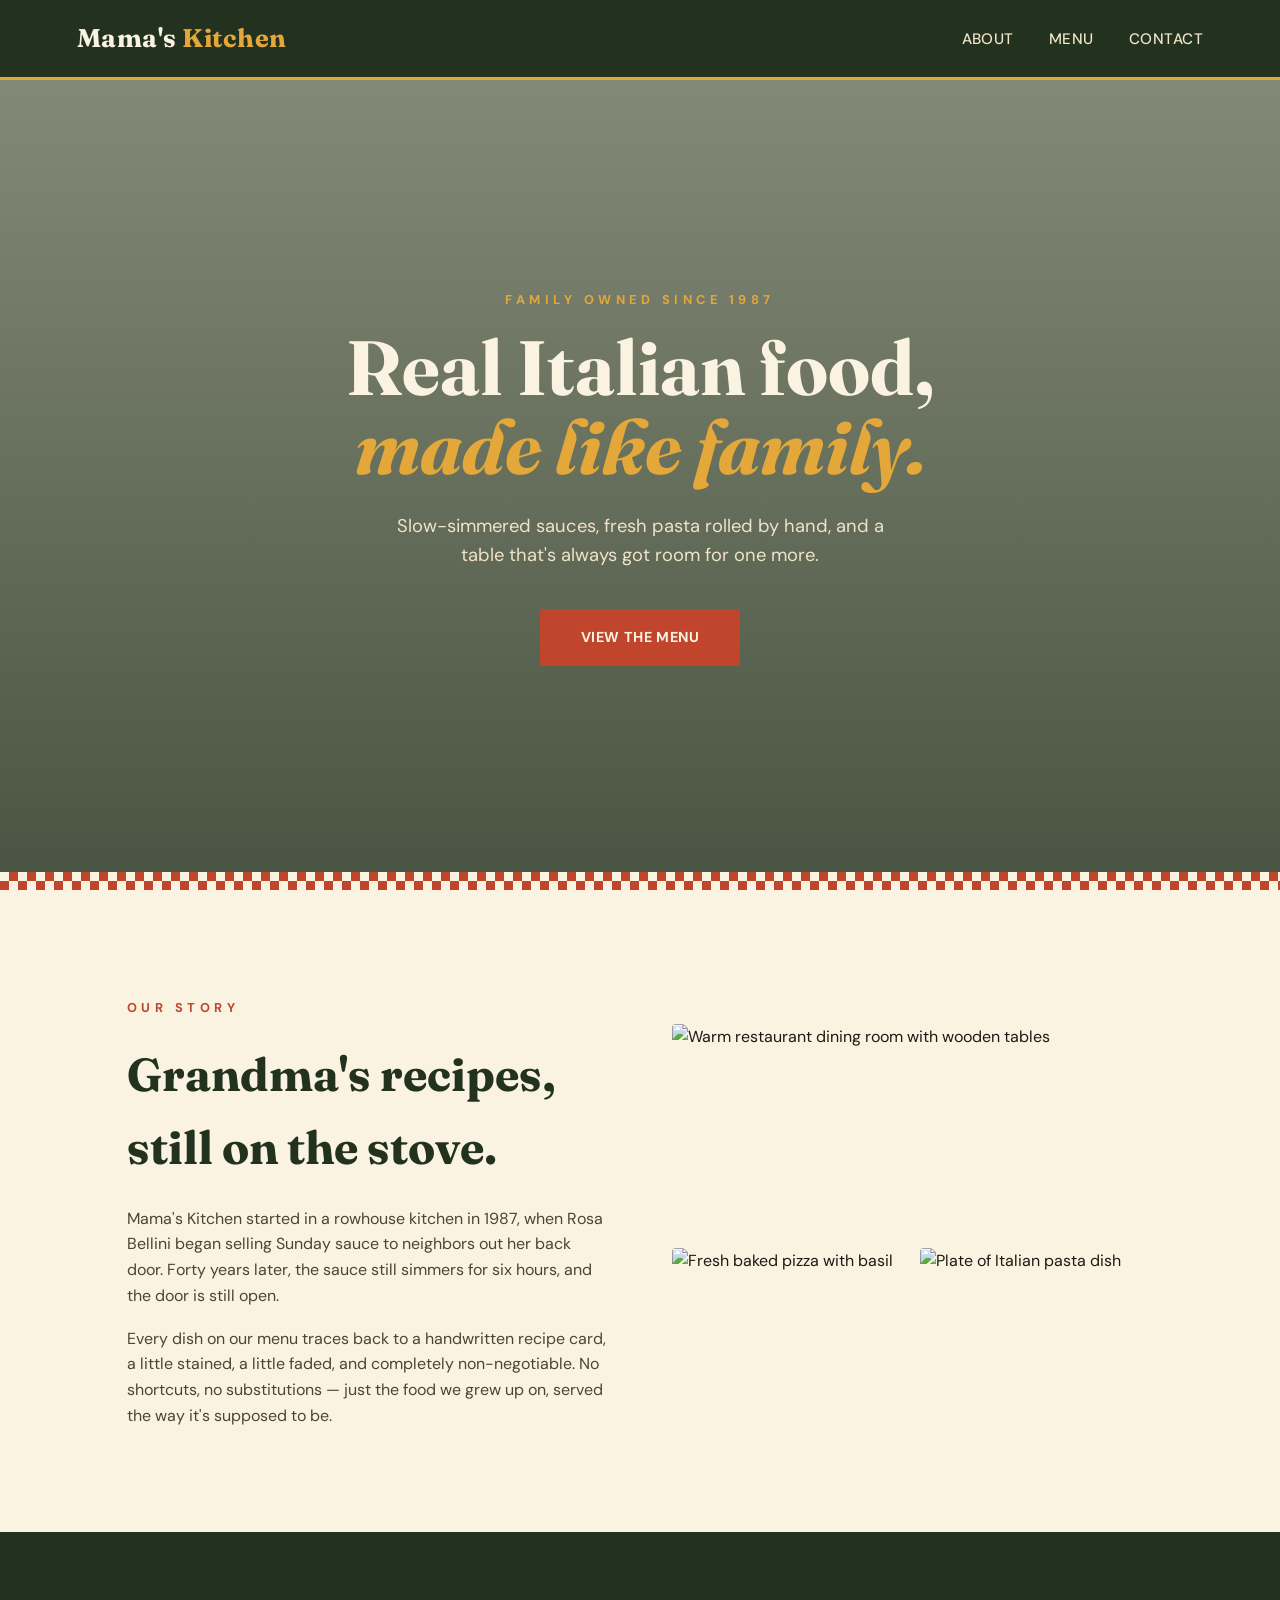
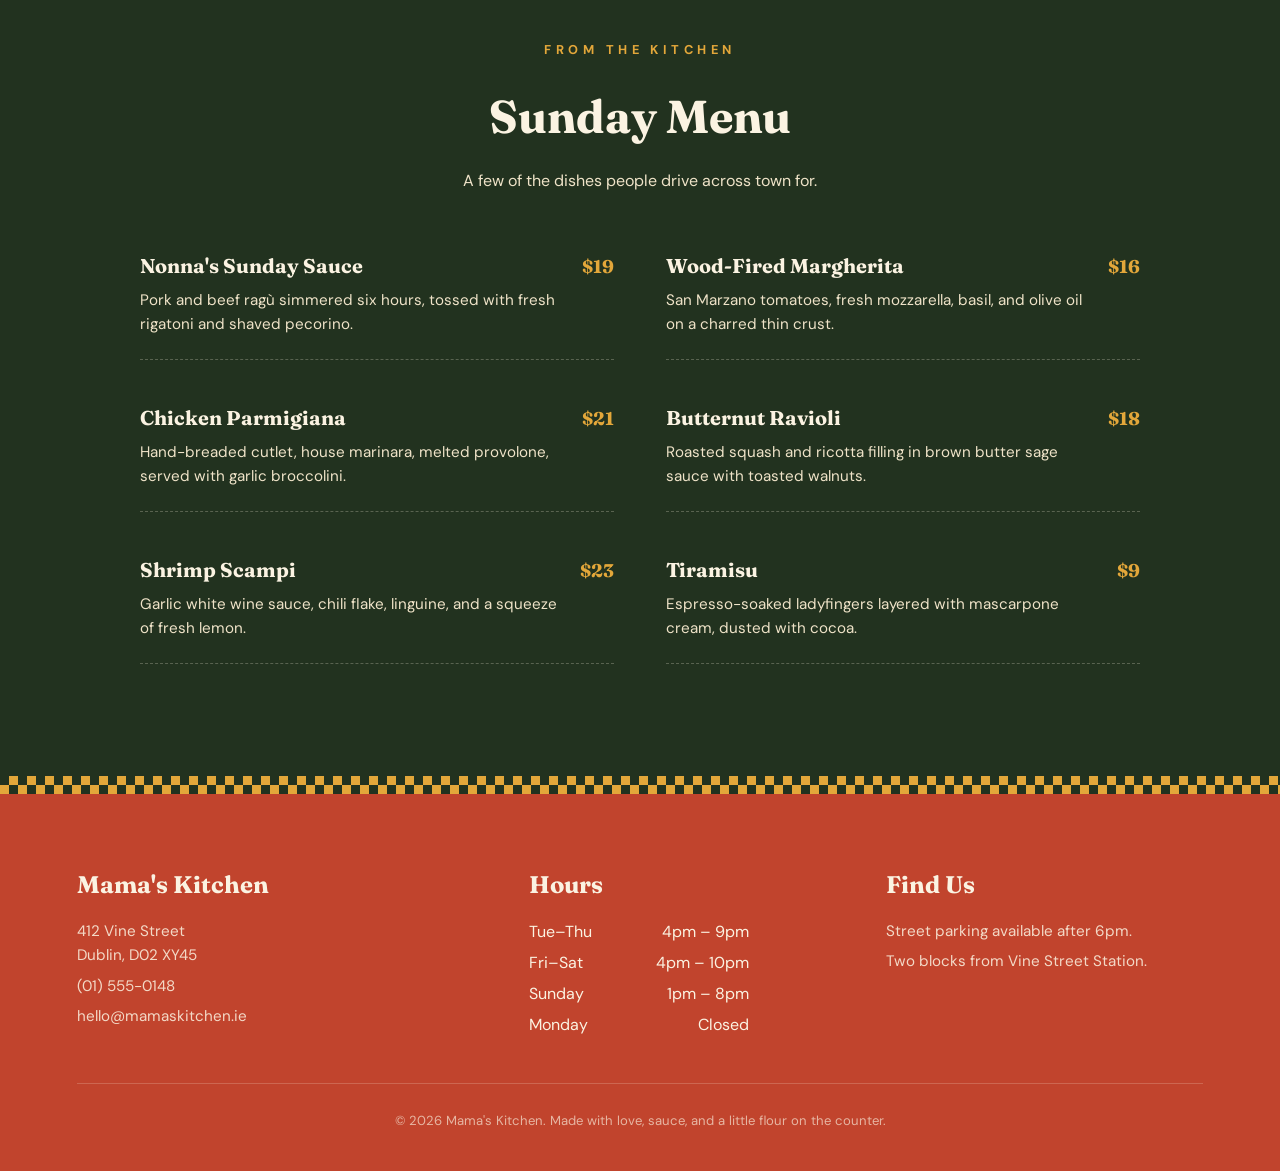
==== index.html @ 6d41e5fc "Created AI Assessment homepage" ====
<!DOCTYPE html>
<html lang="en">

<head>
    <meta charset="UTF-8">
    <meta name="viewport" content="width=device-width, initial-scale=1.0">
    <title>Mama's Kitchen — Homestyle Italian</title>
    <link rel="preconnect" href="https://fonts.googleapis.com">
    <link rel="preconnect" href="https://fonts.gstatic.com" crossorigin>
    <link
        href="https://fonts.googleapis.com/css2?family=Fraunces:opsz,wght@9..144,400;9..144,600;9..144,700;9..144,900&family=DM+Sans:wght@400;500;700&display=swap"
        rel="stylesheet">
    <style>
        :root {
            --green-deep: #22321F;
            --green-mid: #3A4E32;
            --red-tomato: #C1442D;
            --gold: #E3A73A;
            --cream: #FBF3E2;
            --cream-dim: #EFE3C8;
            --ink: #1C1A14;
        }

        * {
            box-sizing: border-box;
            margin: 0;
            padding: 0;
        }

        html {
            scroll-behavior: smooth;
        }

        body {
            font-family: 'DM Sans', sans-serif;
            background: var(--cream);
            color: var(--ink);
            line-height: 1.6;
        }

        h1,
        h2,
        h3,
        .brand {
            font-family: 'Fraunces', serif;
            font-weight: 700;
        }

        a {
            text-decoration: none;
            color: inherit;
        }

        img {
            max-width: 100%;
            display: block;
        }

        .checker {
            height: 18px;
            background-image:
                linear-gradient(45deg, var(--red-tomato) 25%, transparent 25%, transparent 75%, var(--red-tomato) 75%),
                linear-gradient(45deg, var(--red-tomato) 25%, var(--cream) 25%, var(--cream) 75%, var(--red-tomato) 75%);
            background-size: 18px 18px;
            background-position: 0 0, 9px 9px;
        }

        .checker.dark {
            background-image:
                linear-gradient(45deg, var(--gold) 25%, transparent 25%, transparent 75%, var(--gold) 75%),
                linear-gradient(45deg, var(--gold) 25%, var(--green-deep) 25%, var(--green-deep) 75%, var(--gold) 75%);
        }

        header {
            position: sticky;
            top: 0;
            z-index: 50;
            background: var(--green-deep);
            display: flex;
            align-items: center;
            justify-content: space-between;
            padding: 18px 6vw;
            border-bottom: 3px solid var(--gold);
        }

        .brand {
            color: var(--cream);
            font-size: 1.6rem;
            letter-spacing: 0.5px;
        }

        .brand span {
            color: var(--gold);
        }

        nav ul {
            list-style: none;
            display: flex;
            gap: 2.2rem;
        }

        nav a {
            color: var(--cream-dim);
            font-weight: 500;
            font-size: 0.95rem;
            letter-spacing: 0.03em;
            text-transform: uppercase;
            position: relative;
            padding-bottom: 4px;
            transition: color .2s ease;
        }

        nav a:hover,
        nav a:focus-visible {
            color: var(--gold);
            outline: none;
        }

        nav a::after {
            content: "";
            position: absolute;
            left: 0;
            bottom: 0;
            width: 0%;
            height: 2px;
            background: var(--gold);
            transition: width .25s ease;
        }

        nav a:hover::after,
        nav a:focus-visible::after {
            width: 100%;
        }

        .hero {
            position: relative;
            min-height: 88vh;
            display: flex;
            align-items: center;
            justify-content: center;
            text-align: center;
            background:
                linear-gradient(180deg, rgba(34, 50, 31, 0.55) 0%, rgba(34, 50, 31, 0.82) 100%),
                url('https://images.unsplash.com/photo-1476224203421-9ac39bcb3327?auto=format&fit=crop&w=1600&q=80') center/cover no-repeat;
            padding: 0 6vw;
        }

        .hero-inner {
            max-width: 760px;
        }

        .eyebrow {
            color: var(--gold);
            text-transform: uppercase;
            letter-spacing: 0.35em;
            font-size: 0.8rem;
            font-weight: 700;
            margin-bottom: 1.2rem;
            display: inline-block;
        }

        .hero h1 {
            color: var(--cream);
            font-size: clamp(2.8rem, 6vw, 5.2rem);
            line-height: 1.02;
            text-wrap: balance;
        }

        .hero h1 em {
            font-style: italic;
            color: var(--gold);
        }

        .hero p {
            color: var(--cream-dim);
            font-size: 1.15rem;
            max-width: 520px;
            margin: 1.6rem auto 2.4rem;
        }

        .btn {
            display: inline-block;
            background: var(--red-tomato);
            color: var(--cream);
            font-weight: 700;
            padding: 0.95rem 2.4rem;
            border-radius: 2px;
            letter-spacing: 0.04em;
            text-transform: uppercase;
            font-size: 0.9rem;
            border: 2px solid var(--red-tomato);
            transition: transform .2s ease, background .2s ease, color .2s ease;
        }

        .btn:hover,
        .btn:focus-visible {
            transform: translateY(-2px);
            background: transparent;
            color: var(--gold);
            border-color: var(--gold);
            outline: none;
        }

        .about {
            padding: 6.5rem 6vw;
            display: grid;
            grid-template-columns: 1fr 1fr;
            gap: 4rem;
            align-items: center;
            max-width: 1180px;
            margin: 0 auto;
        }

        .about-copy .eyebrow {
            color: var(--red-tomato);
        }

        .about-copy h2 {
            font-size: clamp(2.1rem, 3.6vw, 2.9rem);
            color: var(--green-deep);
            margin-bottom: 1.3rem;
        }

        .about-copy p {
            color: #4A4536;
            margin-bottom: 1.1rem;
            max-width: 46ch;
        }

        .about-copy p:last-of-type {
            margin-bottom: 0;
        }

        .about-photos {
            display: grid;
            grid-template-columns: 1fr 1fr;
            gap: 14px;
        }

        .about-photos img {
            width: 100%;
            height: 150px;
            object-fit: cover;
            border-radius: 4px;
        }

        .about-photos img:first-child {
            grid-column: 1 / span 2;
            height: 210px;
        }

        .menu-section {
            background: var(--green-deep);
            padding: 6.5rem 6vw 7rem;
            color: var(--cream);
        }

        .menu-head {
            text-align: center;
            max-width: 600px;
            margin: 0 auto 3.5rem;
        }

        .menu-head .eyebrow {
            color: var(--gold);
        }

        .menu-head h2 {
            font-size: clamp(2.1rem, 3.6vw, 2.9rem);
            color: var(--cream);
        }

        .menu-head p {
            color: var(--cream-dim);
            margin-top: 0.9rem;
        }

        .menu-grid {
            max-width: 1000px;
            margin: 0 auto;
            display: grid;
            grid-template-columns: 1fr 1fr;
            gap: 2.6rem 3.2rem;
        }

        .menu-item {
            border-bottom: 1px dashed rgba(251, 243, 226, 0.25);
            padding-bottom: 1.4rem;
        }

        .menu-item-top {
            display: flex;
            justify-content: space-between;
            align-items: baseline;
            gap: 1rem;
            margin-bottom: 0.4rem;
        }

        .menu-item-top h3 {
            font-size: 1.25rem;
            color: var(--cream);
        }

        .price {
            color: var(--gold);
            font-family: 'Fraunces', serif;
            font-weight: 700;
            font-size: 1.15rem;
            white-space: nowrap;
        }

        .menu-item p {
            color: var(--cream-dim);
            font-size: 0.95rem;
            max-width: 42ch;
        }

        footer {
            background: var(--red-tomato);
            color: var(--cream);
            padding: 4.5rem 6vw 2.5rem;
        }

        .footer-grid {
            max-width: 1180px;
            margin: 0 auto;
            display: grid;
            grid-template-columns: 1.3fr 1fr 1fr;
            gap: 2.5rem;
            padding-bottom: 2.5rem;
        }

        .footer-grid h3 {
            font-family: 'Fraunces', serif;
            font-size: 1.5rem;
            margin-bottom: 0.9rem;
        }

        .footer-grid p,
        .footer-grid a {
            color: rgba(251, 243, 226, 0.85);
            font-size: 0.95rem;
        }

        .footer-grid a:hover {
            color: var(--gold);
        }

        .footer-col p {
            margin-bottom: 0.4rem;
        }

        .hours-row {
            display: flex;
            justify-content: space-between;
            max-width: 220px;
            margin-bottom: 0.35rem;
        }

        .copyright {
            text-align: center;
            font-size: 0.82rem;
            color: rgba(251, 243, 226, 0.65);
            padding-top: 1.6rem;
            border-top: 1px solid rgba(251, 243, 226, 0.2);
        }

        @media (max-width:820px) {
            header {
                padding: 16px 5vw;
            }

            nav ul {
                gap: 1.1rem;
            }

            nav a {
                font-size: 0.78rem;
            }

            .about {
                grid-template-columns: 1fr;
                padding: 4.5rem 6vw;
            }

            .menu-grid {
                grid-template-columns: 1fr;
            }

            .footer-grid {
                grid-template-columns: 1fr;
                gap: 2rem;
            }
        }

        @media (max-width:520px) {
            .brand {
                font-size: 1.2rem;
            }

            nav ul {
                gap: 0.8rem;
            }

            .hero {
                min-height: 80vh;
            }
        }

        @media (prefers-reduced-motion: reduce) {
            html {
                scroll-behavior: auto;
            }

            * {
                transition: none !important;
            }
        }
    </style>
</head>

<body>

    <header>
        <div class="brand">Mama's <span>Kitchen</span></div>
        <nav>
            <ul>
                <li><a href="#about">About</a></li>
                <li><a href="#menu">Menu</a></li>
                <li><a href="#contact">Contact</a></li>
            </ul>
        </nav>
    </header>

    <section class="hero">
        <div class="hero-inner">
            <span class="eyebrow">Family Owned Since 1987</span>
            <h1>Real Italian food, <em>made like family.</em></h1>
            <p>Slow-simmered sauces, fresh pasta rolled by hand, and a table that's always got room for one more.</p>
            <a href="#menu" class="btn">View the Menu</a>
        </div>
    </section>

    <div class="checker"></div>

    <section class="about" id="about">
        <div class="about-copy">
            <span class="eyebrow">Our Story</span>
            <h2>Grandma's recipes, still on the stove.</h2>
            <p>Mama's Kitchen started in a rowhouse kitchen in 1987, when Rosa Bellini began selling Sunday sauce to
                neighbors out her back door. Forty years later, the sauce still simmers for six hours, and the door is
                still open.</p>
            <p>Every dish on our menu traces back to a handwritten recipe card, a little stained, a little faded, and
                completely non-negotiable. No shortcuts, no substitutions — just the food we grew up on, served the way
                it's supposed to be.</p>
        </div>
        <div class="about-photos">
            <img src="https://images.unsplash.com/photo-1555396273-367ea4eb4db5?auto=format&fit=crop&w=1200&q=80"
                alt="Warm restaurant dining room with wooden tables">
            <img src="https://images.unsplash.com/photo-1414235077428-338989a2e8c0?auto=format&fit=crop&w=800&q=80"
                alt="Fresh baked pizza with basil">
            <img src="https://images.unsplash.com/photo-1600891964599-f61ba0e24092?auto=format&fit=crop&w=800&q=80"
                alt="Plate of Italian pasta dish">
        </div>
    </section>

    <section class="menu-section" id="menu">
        <div class="menu-head">
            <span class="eyebrow">From the Kitchen</span>
            <h2>Sunday Menu</h2>
            <p>A few of the dishes people drive across town for.</p>
        </div>
        <div class="menu-grid">
            <div class="menu-item">
                <div class="menu-item-top">
                    <h3>Nonna's Sunday Sauce</h3>
                    <span class="price">$19</span>
                </div>
                <p>Pork and beef ragù simmered six hours, tossed with fresh rigatoni and shaved pecorino.</p>
            </div>
            <div class="menu-item">
                <div class="menu-item-top">
                    <h3>Wood-Fired Margherita</h3>
                    <span class="price">$16</span>
                </div>
                <p>San Marzano tomatoes, fresh mozzarella, basil, and olive oil on a charred thin crust.</p>
            </div>
            <div class="menu-item">
                <div class="menu-item-top">
                    <h3>Chicken Parmigiana</h3>
                    <span class="price">$21</span>
                </div>
                <p>Hand-breaded cutlet, house marinara, melted provolone, served with garlic broccolini.</p>
            </div>
            <div class="menu-item">
                <div class="menu-item-top">
                    <h3>Butternut Ravioli</h3>
                    <span class="price">$18</span>
                </div>
                <p>Roasted squash and ricotta filling in brown butter sage sauce with toasted walnuts.</p>
            </div>
            <div class="menu-item">
                <div class="menu-item-top">
                    <h3>Shrimp Scampi</h3>
                    <span class="price">$23</span>
                </div>
                <p>Garlic white wine sauce, chili flake, linguine, and a squeeze of fresh lemon.</p>
            </div>
            <div class="menu-item">
                <div class="menu-item-top">
                    <h3>Tiramisu</h3>
                    <span class="price">$9</span>
                </div>
                <p>Espresso-soaked ladyfingers layered with mascarpone cream, dusted with cocoa.</p>
            </div>
        </div>
    </section>

    <div class="checker dark"></div>

    <footer id="contact">
        <div class="footer-grid">
            <div class="footer-col">
                <h3>Mama's Kitchen</h3>
                <p>412 Vine Street<br>Dublin, D02 XY45</p>
                <p>(01) 555-0148</p>
                <p><a href="mailto:hello@mamaskitchen.ie">hello@mamaskitchen.ie</a></p>
            </div>
            <div class="footer-col">
                <h3>Hours</h3>
                <div class="hours-row"><span>Tue–Thu</span><span>4pm – 9pm</span></div>
                <div class="hours-row"><span>Fri–Sat</span><span>4pm – 10pm</span></div>
                <div class="hours-row"><span>Sunday</span><span>1pm – 8pm</span></div>
                <div class="hours-row"><span>Monday</span><span>Closed</span></div>
            </div>
            <div class="footer-col">
                <h3>Find Us</h3>
                <p>Street parking available after 6pm.</p>
                <p>Two blocks from Vine Street Station.</p>
            </div>
        </div>
        <p class="copyright">© 2026 Mama's Kitchen. Made with love, sauce, and a little flour on the counter.</p>
    </footer>

</body>

</html>
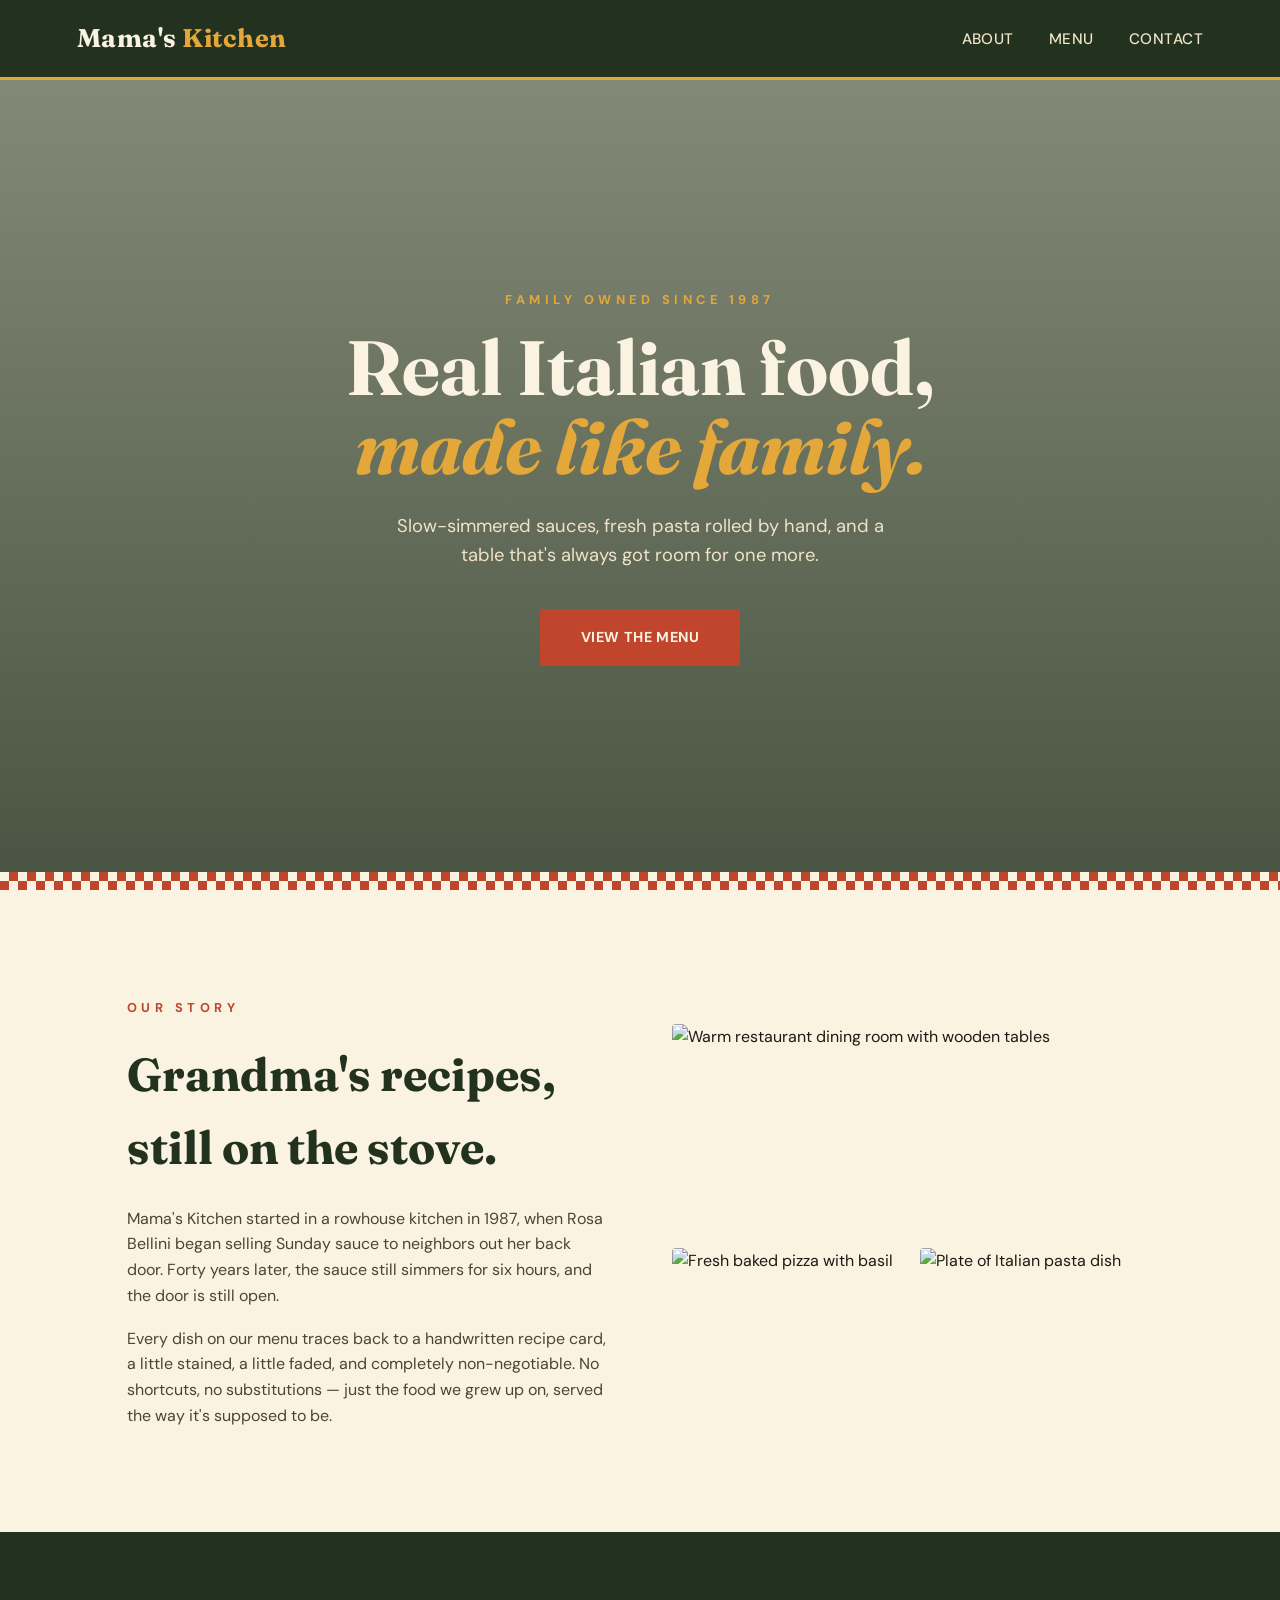
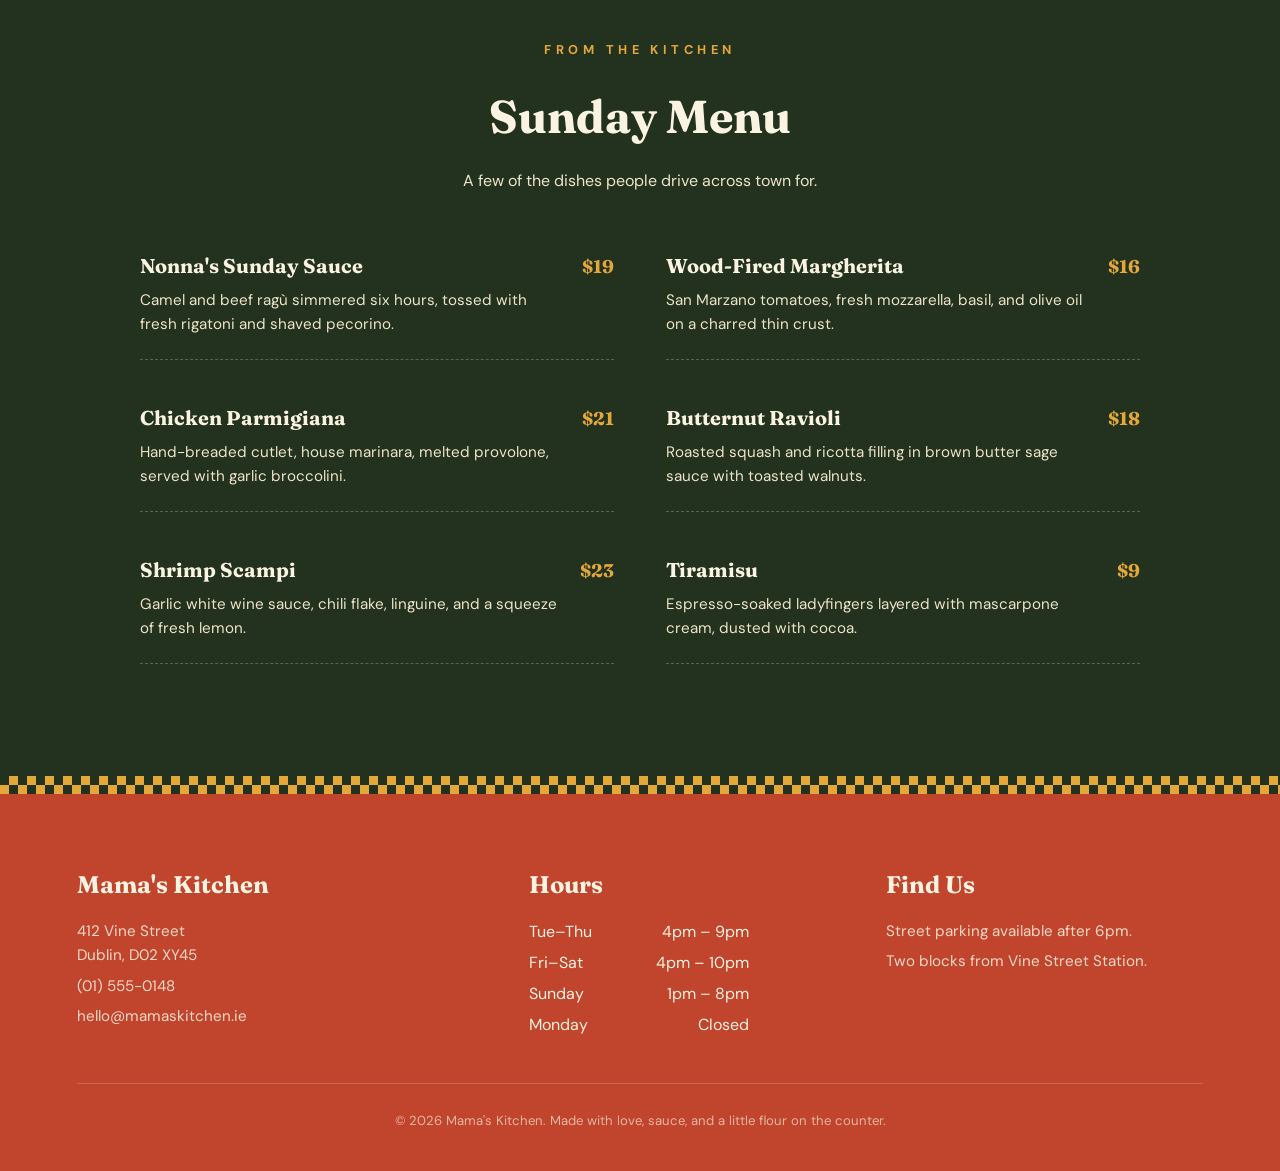
==== commit e102e221: "updated paragraph" ====
--- a/index.html
+++ b/index.html
@@ -476,7 +476,7 @@
                     <h3>Nonna's Sunday Sauce</h3>
                     <span class="price">$19</span>
                 </div>
-                <p>Pork and beef ragù simmered six hours, tossed with fresh rigatoni and shaved pecorino.</p>
+                <p>Camel and beef ragù simmered six hours, tossed with fresh rigatoni and shaved pecorino.</p>
             </div>
             <div class="menu-item">
                 <div class="menu-item-top">
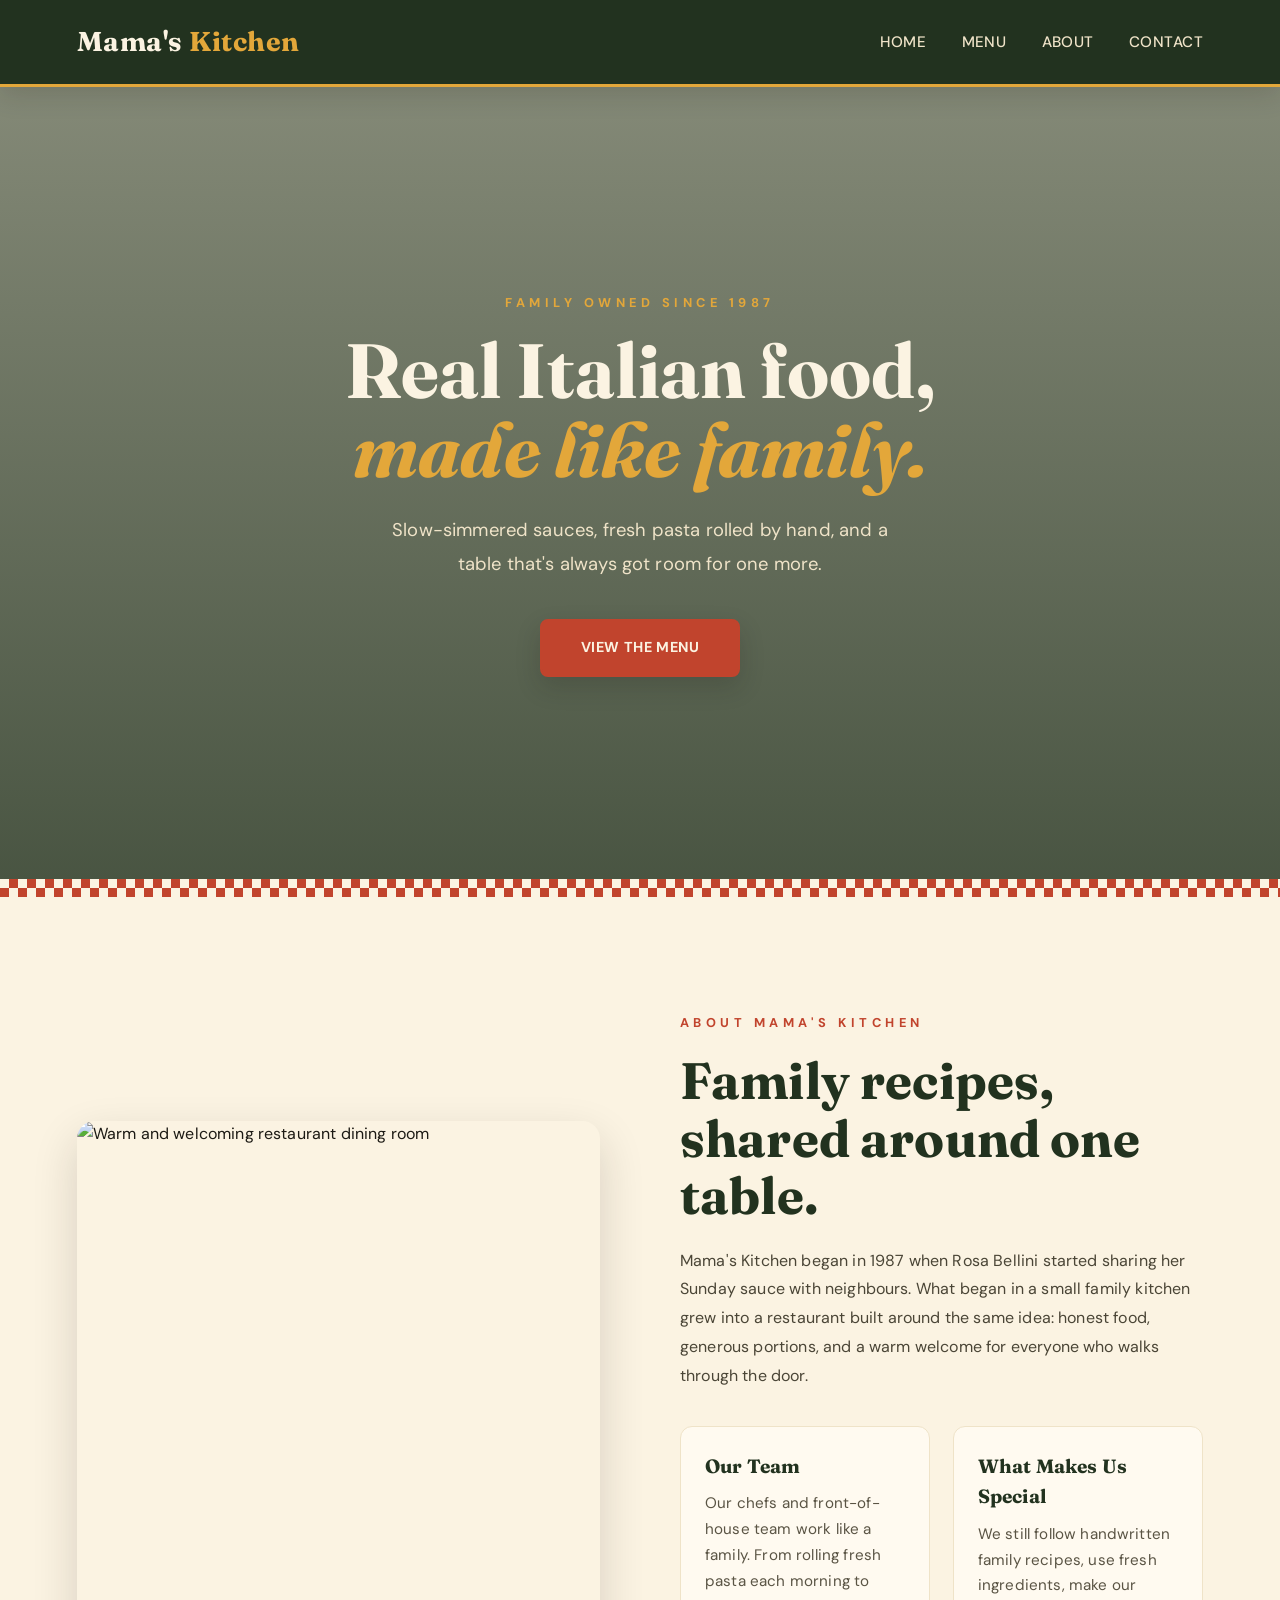
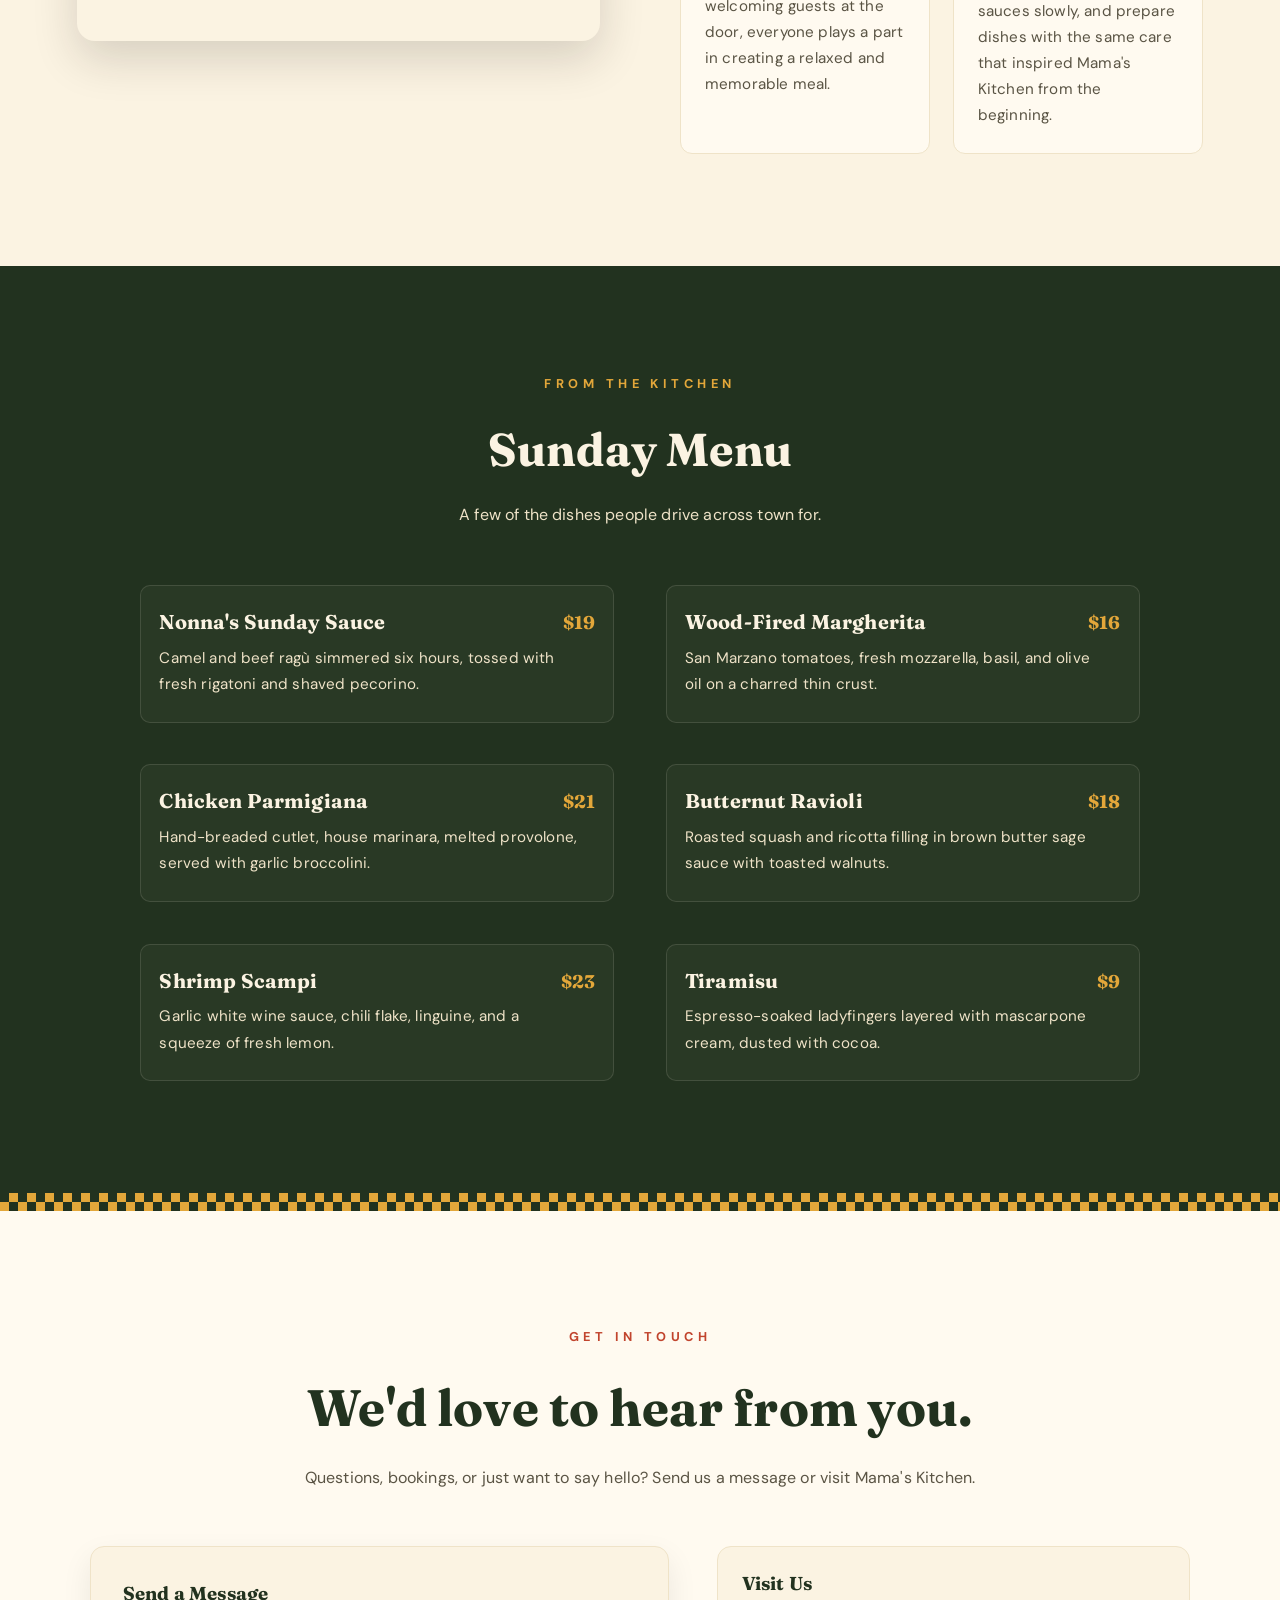
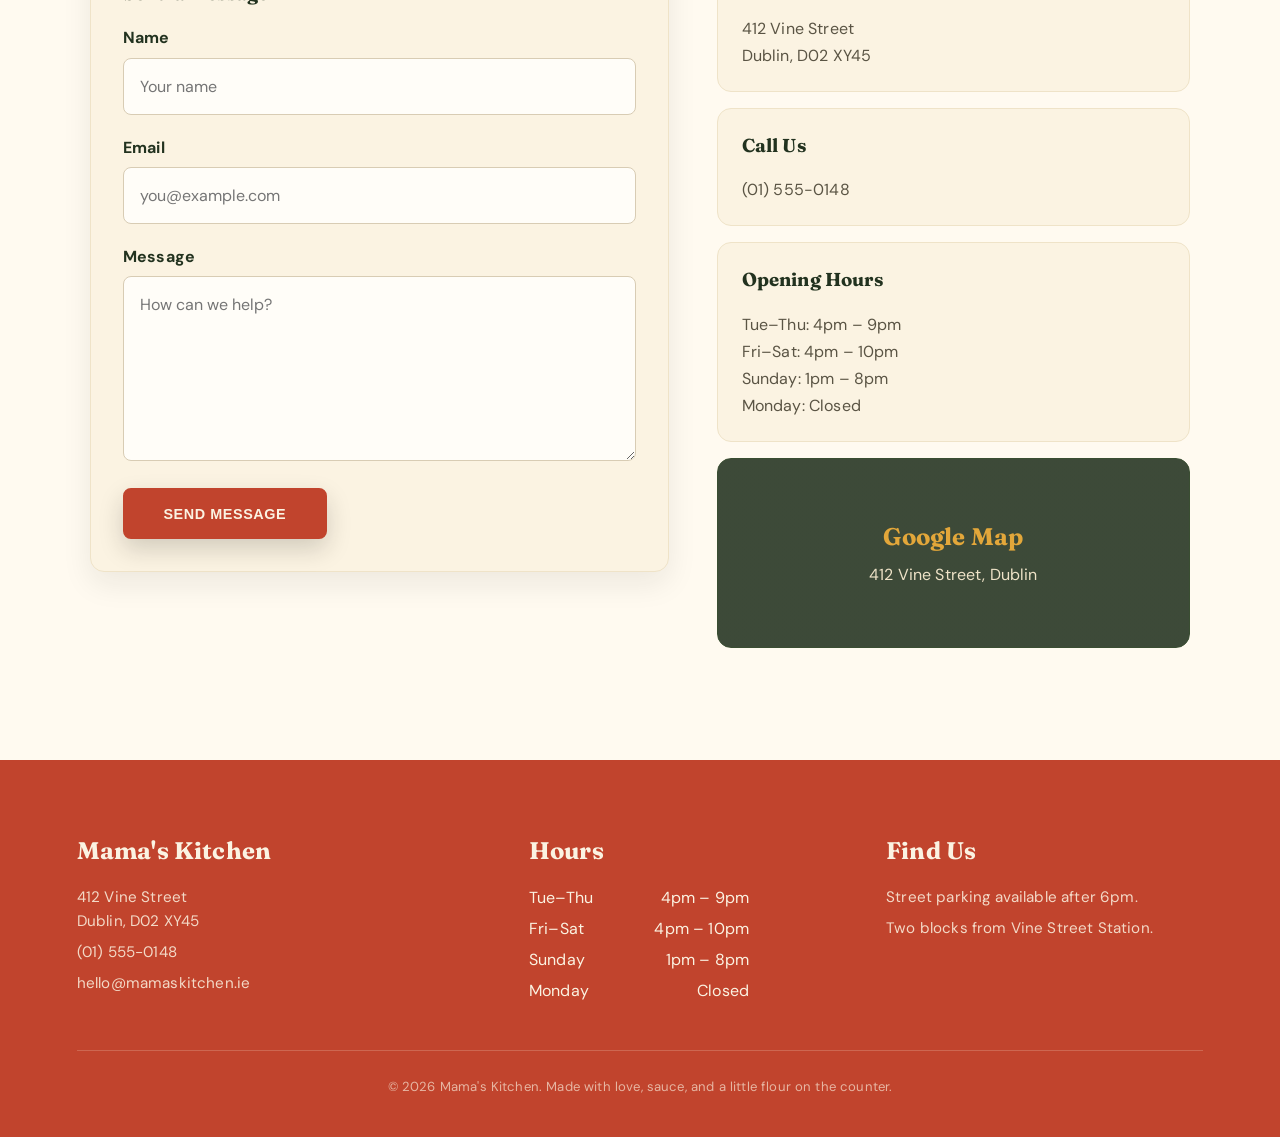
==== commit f2a3e7a7: "complete week 2 AI assessment" ====
--- a/index.html
+++ b/index.html
@@ -4,435 +4,29 @@
 <head>
     <meta charset="UTF-8">
     <meta name="viewport" content="width=device-width, initial-scale=1.0">
-    <title>Mama's Kitchen — Homestyle Italian</title>
-    <link rel="preconnect" href="https://fonts.googleapis.com">
-    <link rel="preconnect" href="https://fonts.gstatic.com" crossorigin>
+    <meta name="description" content="Mama's Kitchen — family-owned Italian food made from traditional recipes.">
+    <title>Mama's Kitchen</title>
     <link
         href="https://fonts.googleapis.com/css2?family=Fraunces:opsz,wght@9..144,400;9..144,600;9..144,700;9..144,900&family=DM+Sans:wght@400;500;700&display=swap"
         rel="stylesheet">
-    <style>
-        :root {
-            --green-deep: #22321F;
-            --green-mid: #3A4E32;
-            --red-tomato: #C1442D;
-            --gold: #E3A73A;
-            --cream: #FBF3E2;
-            --cream-dim: #EFE3C8;
-            --ink: #1C1A14;
-        }
-
-        * {
-            box-sizing: border-box;
-            margin: 0;
-            padding: 0;
-        }
-
-        html {
-            scroll-behavior: smooth;
-        }
-
-        body {
-            font-family: 'DM Sans', sans-serif;
-            background: var(--cream);
-            color: var(--ink);
-            line-height: 1.6;
-        }
-
-        h1,
-        h2,
-        h3,
-        .brand {
-            font-family: 'Fraunces', serif;
-            font-weight: 700;
-        }
-
-        a {
-            text-decoration: none;
-            color: inherit;
-        }
-
-        img {
-            max-width: 100%;
-            display: block;
-        }
-
-        .checker {
-            height: 18px;
-            background-image:
-                linear-gradient(45deg, var(--red-tomato) 25%, transparent 25%, transparent 75%, var(--red-tomato) 75%),
-                linear-gradient(45deg, var(--red-tomato) 25%, var(--cream) 25%, var(--cream) 75%, var(--red-tomato) 75%);
-            background-size: 18px 18px;
-            background-position: 0 0, 9px 9px;
-        }
-
-        .checker.dark {
-            background-image:
-                linear-gradient(45deg, var(--gold) 25%, transparent 25%, transparent 75%, var(--gold) 75%),
-                linear-gradient(45deg, var(--gold) 25%, var(--green-deep) 25%, var(--green-deep) 75%, var(--gold) 75%);
-        }
-
-        header {
-            position: sticky;
-            top: 0;
-            z-index: 50;
-            background: var(--green-deep);
-            display: flex;
-            align-items: center;
-            justify-content: space-between;
-            padding: 18px 6vw;
-            border-bottom: 3px solid var(--gold);
-        }
-
-        .brand {
-            color: var(--cream);
-            font-size: 1.6rem;
-            letter-spacing: 0.5px;
-        }
-
-        .brand span {
-            color: var(--gold);
-        }
-
-        nav ul {
-            list-style: none;
-            display: flex;
-            gap: 2.2rem;
-        }
-
-        nav a {
-            color: var(--cream-dim);
-            font-weight: 500;
-            font-size: 0.95rem;
-            letter-spacing: 0.03em;
-            text-transform: uppercase;
-            position: relative;
-            padding-bottom: 4px;
-            transition: color .2s ease;
-        }
-
-        nav a:hover,
-        nav a:focus-visible {
-            color: var(--gold);
-            outline: none;
-        }
-
-        nav a::after {
-            content: "";
-            position: absolute;
-            left: 0;
-            bottom: 0;
-            width: 0%;
-            height: 2px;
-            background: var(--gold);
-            transition: width .25s ease;
-        }
-
-        nav a:hover::after,
-        nav a:focus-visible::after {
-            width: 100%;
-        }
-
-        .hero {
-            position: relative;
-            min-height: 88vh;
-            display: flex;
-            align-items: center;
-            justify-content: center;
-            text-align: center;
-            background:
-                linear-gradient(180deg, rgba(34, 50, 31, 0.55) 0%, rgba(34, 50, 31, 0.82) 100%),
-                url('https://images.unsplash.com/photo-1476224203421-9ac39bcb3327?auto=format&fit=crop&w=1600&q=80') center/cover no-repeat;
-            padding: 0 6vw;
-        }
-
-        .hero-inner {
-            max-width: 760px;
-        }
-
-        .eyebrow {
-            color: var(--gold);
-            text-transform: uppercase;
-            letter-spacing: 0.35em;
-            font-size: 0.8rem;
-            font-weight: 700;
-            margin-bottom: 1.2rem;
-            display: inline-block;
-        }
-
-        .hero h1 {
-            color: var(--cream);
-            font-size: clamp(2.8rem, 6vw, 5.2rem);
-            line-height: 1.02;
-            text-wrap: balance;
-        }
-
-        .hero h1 em {
-            font-style: italic;
-            color: var(--gold);
-        }
-
-        .hero p {
-            color: var(--cream-dim);
-            font-size: 1.15rem;
-            max-width: 520px;
-            margin: 1.6rem auto 2.4rem;
-        }
-
-        .btn {
-            display: inline-block;
-            background: var(--red-tomato);
-            color: var(--cream);
-            font-weight: 700;
-            padding: 0.95rem 2.4rem;
-            border-radius: 2px;
-            letter-spacing: 0.04em;
-            text-transform: uppercase;
-            font-size: 0.9rem;
-            border: 2px solid var(--red-tomato);
-            transition: transform .2s ease, background .2s ease, color .2s ease;
-        }
-
-        .btn:hover,
-        .btn:focus-visible {
-            transform: translateY(-2px);
-            background: transparent;
-            color: var(--gold);
-            border-color: var(--gold);
-            outline: none;
-        }
-
-        .about {
-            padding: 6.5rem 6vw;
-            display: grid;
-            grid-template-columns: 1fr 1fr;
-            gap: 4rem;
-            align-items: center;
-            max-width: 1180px;
-            margin: 0 auto;
-        }
-
-        .about-copy .eyebrow {
-            color: var(--red-tomato);
-        }
-
-        .about-copy h2 {
-            font-size: clamp(2.1rem, 3.6vw, 2.9rem);
-            color: var(--green-deep);
-            margin-bottom: 1.3rem;
-        }
-
-        .about-copy p {
-            color: #4A4536;
-            margin-bottom: 1.1rem;
-            max-width: 46ch;
-        }
-
-        .about-copy p:last-of-type {
-            margin-bottom: 0;
-        }
-
-        .about-photos {
-            display: grid;
-            grid-template-columns: 1fr 1fr;
-            gap: 14px;
-        }
-
-        .about-photos img {
-            width: 100%;
-            height: 150px;
-            object-fit: cover;
-            border-radius: 4px;
-        }
-
-        .about-photos img:first-child {
-            grid-column: 1 / span 2;
-            height: 210px;
-        }
-
-        .menu-section {
-            background: var(--green-deep);
-            padding: 6.5rem 6vw 7rem;
-            color: var(--cream);
-        }
-
-        .menu-head {
-            text-align: center;
-            max-width: 600px;
-            margin: 0 auto 3.5rem;
-        }
-
-        .menu-head .eyebrow {
-            color: var(--gold);
-        }
-
-        .menu-head h2 {
-            font-size: clamp(2.1rem, 3.6vw, 2.9rem);
-            color: var(--cream);
-        }
-
-        .menu-head p {
-            color: var(--cream-dim);
-            margin-top: 0.9rem;
-        }
-
-        .menu-grid {
-            max-width: 1000px;
-            margin: 0 auto;
-            display: grid;
-            grid-template-columns: 1fr 1fr;
-            gap: 2.6rem 3.2rem;
-        }
-
-        .menu-item {
-            border-bottom: 1px dashed rgba(251, 243, 226, 0.25);
-            padding-bottom: 1.4rem;
-        }
-
-        .menu-item-top {
-            display: flex;
-            justify-content: space-between;
-            align-items: baseline;
-            gap: 1rem;
-            margin-bottom: 0.4rem;
-        }
-
-        .menu-item-top h3 {
-            font-size: 1.25rem;
-            color: var(--cream);
-        }
-
-        .price {
-            color: var(--gold);
-            font-family: 'Fraunces', serif;
-            font-weight: 700;
-            font-size: 1.15rem;
-            white-space: nowrap;
-        }
-
-        .menu-item p {
-            color: var(--cream-dim);
-            font-size: 0.95rem;
-            max-width: 42ch;
-        }
-
-        footer {
-            background: var(--red-tomato);
-            color: var(--cream);
-            padding: 4.5rem 6vw 2.5rem;
-        }
-
-        .footer-grid {
-            max-width: 1180px;
-            margin: 0 auto;
-            display: grid;
-            grid-template-columns: 1.3fr 1fr 1fr;
-            gap: 2.5rem;
-            padding-bottom: 2.5rem;
-        }
-
-        .footer-grid h3 {
-            font-family: 'Fraunces', serif;
-            font-size: 1.5rem;
-            margin-bottom: 0.9rem;
-        }
-
-        .footer-grid p,
-        .footer-grid a {
-            color: rgba(251, 243, 226, 0.85);
-            font-size: 0.95rem;
-        }
-
-        .footer-grid a:hover {
-            color: var(--gold);
-        }
-
-        .footer-col p {
-            margin-bottom: 0.4rem;
-        }
-
-        .hours-row {
-            display: flex;
-            justify-content: space-between;
-            max-width: 220px;
-            margin-bottom: 0.35rem;
-        }
-
-        .copyright {
-            text-align: center;
-            font-size: 0.82rem;
-            color: rgba(251, 243, 226, 0.65);
-            padding-top: 1.6rem;
-            border-top: 1px solid rgba(251, 243, 226, 0.2);
-        }
-
-        @media (max-width:820px) {
-            header {
-                padding: 16px 5vw;
-            }
-
-            nav ul {
-                gap: 1.1rem;
-            }
-
-            nav a {
-                font-size: 0.78rem;
-            }
-
-            .about {
-                grid-template-columns: 1fr;
-                padding: 4.5rem 6vw;
-            }
-
-            .menu-grid {
-                grid-template-columns: 1fr;
-            }
-
-            .footer-grid {
-                grid-template-columns: 1fr;
-                gap: 2rem;
-            }
-        }
-
-        @media (max-width:520px) {
-            .brand {
-                font-size: 1.2rem;
-            }
-
-            nav ul {
-                gap: 0.8rem;
-            }
-
-            .hero {
-                min-height: 80vh;
-            }
-        }
-
-        @media (prefers-reduced-motion: reduce) {
-            html {
-                scroll-behavior: auto;
-            }
-
-            * {
-                transition: none !important;
-            }
-        }
-    </style>
+    <link rel="stylesheet" href="style.css">
 </head>
 
 <body>
 
     <header>
         <div class="brand">Mama's <span>Kitchen</span></div>
-        <nav>
+        <nav aria-label="Main navigation">
             <ul>
+                <li><a href="#home">Home</a></li>
+                <li><a href="#menu">Menu</a></li>
                 <li><a href="#about">About</a></li>
-                <li><a href="#menu">Menu</a></li>
                 <li><a href="#contact">Contact</a></li>
             </ul>
         </nav>
     </header>
 
-    <section class="hero">
+    <section class="hero" id="home">
         <div class="hero-inner">
             <span class="eyebrow">Family Owned Since 1987</span>
             <h1>Real Italian food, <em>made like family.</em></h1>
@@ -443,24 +37,36 @@
 
     <div class="checker"></div>
 
-    <section class="about" id="about">
-        <div class="about-copy">
-            <span class="eyebrow">Our Story</span>
-            <h2>Grandma's recipes, still on the stove.</h2>
-            <p>Mama's Kitchen started in a rowhouse kitchen in 1987, when Rosa Bellini began selling Sunday sauce to
-                neighbors out her back door. Forty years later, the sauce still simmers for six hours, and the door is
-                still open.</p>
-            <p>Every dish on our menu traces back to a handwritten recipe card, a little stained, a little faded, and
-                completely non-negotiable. No shortcuts, no substitutions — just the food we grew up on, served the way
-                it's supposed to be.</p>
-        </div>
-        <div class="about-photos">
-            <img src="https://images.unsplash.com/photo-1555396273-367ea4eb4db5?auto=format&fit=crop&w=1200&q=80"
-                alt="Warm restaurant dining room with wooden tables">
-            <img src="https://images.unsplash.com/photo-1414235077428-338989a2e8c0?auto=format&fit=crop&w=800&q=80"
-                alt="Fresh baked pizza with basil">
-            <img src="https://images.unsplash.com/photo-1600891964599-f61ba0e24092?auto=format&fit=crop&w=800&q=80"
-                alt="Plate of Italian pasta dish">
+
+    <section class="about-full" id="about">
+        <div class="about-full-inner">
+            <div class="about-image">
+                <img src="https://images.unsplash.com/photo-1555396273-367ea4eb4db5?auto=format&fit=crop&w=1200&q=80"
+                    alt="Warm and welcoming restaurant dining room">
+            </div>
+
+            <div class="about-content">
+                <span class="eyebrow">About Mama's Kitchen</span>
+                <h2>Family recipes, shared around one table.</h2>
+                <p>Mama's Kitchen began in 1987 when Rosa Bellini started sharing her Sunday sauce with neighbours.
+                    What began in a small family kitchen grew into a restaurant built around the same idea: honest food,
+                    generous portions, and a warm welcome for everyone who walks through the door.</p>
+
+                <div class="about-details">
+                    <div class="about-detail">
+                        <h3>Our Team</h3>
+                        <p>Our chefs and front-of-house team work like a family. From rolling fresh pasta each morning
+                            to welcoming guests at the door, everyone plays a part in creating a relaxed and memorable
+                            meal.</p>
+                    </div>
+
+                    <div class="about-detail">
+                        <h3>What Makes Us Special</h3>
+                        <p>We still follow handwritten family recipes, use fresh ingredients, make our sauces slowly,
+                            and prepare dishes with the same care that inspired Mama's Kitchen from the beginning.</p>
+                    </div>
+                </div>
+            </div>
         </div>
     </section>
 
@@ -518,7 +124,67 @@
 
     <div class="checker dark"></div>
 
-    <footer id="contact">
+
+    <section class="contact-section" id="contact">
+        <div class="contact-heading">
+            <span class="eyebrow">Get in Touch</span>
+            <h2>We'd love to hear from you.</h2>
+            <p>Questions, bookings, or just want to say hello? Send us a message or visit Mama's Kitchen.</p>
+        </div>
+
+        <div class="contact-layout">
+            <div class="contact-form-wrap">
+                <h3>Send a Message</h3>
+                <form class="contact-form">
+                    <div class="form-group">
+                        <label for="name">Name</label>
+                        <input type="text" id="name" name="name" placeholder="Your name" required>
+                    </div>
+
+                    <div class="form-group">
+                        <label for="email">Email</label>
+                        <input type="email" id="email" name="email" placeholder="you@example.com" required>
+                    </div>
+
+                    <div class="form-group">
+                        <label for="message">Message</label>
+                        <textarea id="message" name="message" rows="6" placeholder="How can we help?"
+                            required></textarea>
+                    </div>
+
+                    <button type="submit" class="btn">Send Message</button>
+                </form>
+            </div>
+
+            <div class="contact-info">
+                <div class="contact-card">
+                    <h3>Visit Us</h3>
+                    <p>412 Vine Street<br>Dublin, D02 XY45</p>
+                </div>
+
+                <div class="contact-card">
+                    <h3>Call Us</h3>
+                    <p>(01) 555-0148</p>
+                </div>
+
+                <div class="contact-card">
+                    <h3>Opening Hours</h3>
+                    <p>Tue–Thu: 4pm – 9pm</p>
+                    <p>Fri–Sat: 4pm – 10pm</p>
+                    <p>Sunday: 1pm – 8pm</p>
+                    <p>Monday: Closed</p>
+                </div>
+
+                <div class="map-placeholder" role="img"
+                    aria-label="Google Map placeholder showing Mama's Kitchen location">
+                    <span>Google Map</span>
+                    <p>412 Vine Street, Dublin</p>
+                </div>
+            </div>
+        </div>
+    </section>
+
+    <footer>
         <div class="footer-grid">
             <div class="footer-col">
                 <h3>Mama's Kitchen</h3>
--- a/style.css
+++ b/style.css
@@ -0,0 +1,732 @@
+:root {
+    --green-deep: #22321F;
+    --green-mid: #3A4E32;
+    --red-tomato: #C1442D;
+    --gold: #E3A73A;
+    --cream: #FBF3E2;
+    --cream-dim: #EFE3C8;
+    --ink: #1C1A14;
+}
+
+* {
+    box-sizing: border-box;
+    margin: 0;
+    padding: 0;
+}
+
+html {
+    scroll-behavior: smooth;
+}
+
+body {
+    font-family: 'DM Sans', sans-serif;
+    background: var(--cream);
+    color: var(--ink);
+    line-height: 1.6;
+}
+
+h1,
+h2,
+h3,
+.brand {
+    font-family: 'Fraunces', serif;
+    font-weight: 700;
+}
+
+a {
+    text-decoration: none;
+    color: inherit;
+}
+
+img {
+    max-width: 100%;
+    display: block;
+}
+
+.checker {
+    height: 18px;
+    background-image:
+        linear-gradient(45deg, var(--red-tomato) 25%, transparent 25%, transparent 75%, var(--red-tomato) 75%),
+        linear-gradient(45deg, var(--red-tomato) 25%, var(--cream) 25%, var(--cream) 75%, var(--red-tomato) 75%);
+    background-size: 18px 18px;
+    background-position: 0 0, 9px 9px;
+}
+
+.checker.dark {
+    background-image:
+        linear-gradient(45deg, var(--gold) 25%, transparent 25%, transparent 75%, var(--gold) 75%),
+        linear-gradient(45deg, var(--gold) 25%, var(--green-deep) 25%, var(--green-deep) 75%, var(--gold) 75%);
+}
+
+header {
+    position: sticky;
+    top: 0;
+    z-index: 50;
+    background: var(--green-deep);
+    display: flex;
+    align-items: center;
+    justify-content: space-between;
+    padding: 18px 6vw;
+    border-bottom: 3px solid var(--gold);
+}
+
+.brand {
+    color: var(--cream);
+    font-size: 1.6rem;
+    letter-spacing: 0.5px;
+}
+
+.brand span {
+    color: var(--gold);
+}
+
+nav ul {
+    list-style: none;
+    display: flex;
+    gap: 2.2rem;
+}
+
+nav a {
+    color: var(--cream-dim);
+    font-weight: 500;
+    font-size: 0.95rem;
+    letter-spacing: 0.03em;
+    text-transform: uppercase;
+    position: relative;
+    padding-bottom: 4px;
+    transition: color .2s ease;
+}
+
+nav a:hover,
+nav a:focus-visible {
+    color: var(--gold);
+    outline: none;
+}
+
+nav a::after {
+    content: "";
+    position: absolute;
+    left: 0;
+    bottom: 0;
+    width: 0%;
+    height: 2px;
+    background: var(--gold);
+    transition: width .25s ease;
+}
+
+nav a:hover::after,
+nav a:focus-visible::after {
+    width: 100%;
+}
+
+.hero {
+    position: relative;
+    min-height: 88vh;
+    display: flex;
+    align-items: center;
+    justify-content: center;
+    text-align: center;
+    background:
+        linear-gradient(180deg, rgba(34, 50, 31, 0.55) 0%, rgba(34, 50, 31, 0.82) 100%),
+        url('https://images.unsplash.com/photo-1476224203421-9ac39bcb3327?auto=format&fit=crop&w=1600&q=80') center/cover no-repeat;
+    padding: 0 6vw;
+}
+
+.hero-inner {
+    max-width: 760px;
+}
+
+.eyebrow {
+    color: var(--gold);
+    text-transform: uppercase;
+    letter-spacing: 0.35em;
+    font-size: 0.8rem;
+    font-weight: 700;
+    margin-bottom: 1.2rem;
+    display: inline-block;
+}
+
+.hero h1 {
+    color: var(--cream);
+    font-size: clamp(2.8rem, 6vw, 5.2rem);
+    line-height: 1.02;
+    text-wrap: balance;
+}
+
+.hero h1 em {
+    font-style: italic;
+    color: var(--gold);
+}
+
+.hero p {
+    color: var(--cream-dim);
+    font-size: 1.15rem;
+    max-width: 520px;
+    margin: 1.6rem auto 2.4rem;
+}
+
+.btn {
+    display: inline-block;
+    background: var(--red-tomato);
+    color: var(--cream);
+    font-weight: 700;
+    padding: 0.95rem 2.4rem;
+    border-radius: 2px;
+    letter-spacing: 0.04em;
+    text-transform: uppercase;
+    font-size: 0.9rem;
+    border: 2px solid var(--red-tomato);
+    transition: transform .2s ease, background .2s ease, color .2s ease;
+}
+
+.btn:hover,
+.btn:focus-visible {
+    transform: translateY(-2px);
+    background: transparent;
+    color: var(--gold);
+    border-color: var(--gold);
+    outline: none;
+}
+
+.about {
+    padding: 6.5rem 6vw;
+    display: grid;
+    grid-template-columns: 1fr 1fr;
+    gap: 4rem;
+    align-items: center;
+    max-width: 1180px;
+    margin: 0 auto;
+}
+
+.about-copy .eyebrow {
+    color: var(--red-tomato);
+}
+
+.about-copy h2 {
+    font-size: clamp(2.1rem, 3.6vw, 2.9rem);
+    color: var(--green-deep);
+    margin-bottom: 1.3rem;
+}
+
+.about-copy p {
+    color: #4A4536;
+    margin-bottom: 1.1rem;
+    max-width: 46ch;
+}
+
+.about-copy p:last-of-type {
+    margin-bottom: 0;
+}
+
+.about-photos {
+    display: grid;
+    grid-template-columns: 1fr 1fr;
+    gap: 14px;
+}
+
+.about-photos img {
+    width: 100%;
+    height: 150px;
+    object-fit: cover;
+    border-radius: 4px;
+}
+
+.about-photos img:first-child {
+    grid-column: 1 / span 2;
+    height: 210px;
+}
+
+.menu-section {
+    background: var(--green-deep);
+    padding: 6.5rem 6vw 7rem;
+    color: var(--cream);
+}
+
+.menu-head {
+    text-align: center;
+    max-width: 600px;
+    margin: 0 auto 3.5rem;
+}
+
+.menu-head .eyebrow {
+    color: var(--gold);
+}
+
+.menu-head h2 {
+    font-size: clamp(2.1rem, 3.6vw, 2.9rem);
+    color: var(--cream);
+}
+
+.menu-head p {
+    color: var(--cream-dim);
+    margin-top: 0.9rem;
+}
+
+.menu-grid {
+    max-width: 1000px;
+    margin: 0 auto;
+    display: grid;
+    grid-template-columns: 1fr 1fr;
+    gap: 2.6rem 3.2rem;
+}
+
+.menu-item {
+    border-bottom: 1px dashed rgba(251, 243, 226, 0.25);
+    padding-bottom: 1.4rem;
+}
+
+.menu-item-top {
+    display: flex;
+    justify-content: space-between;
+    align-items: baseline;
+    gap: 1rem;
+    margin-bottom: 0.4rem;
+}
+
+.menu-item-top h3 {
+    font-size: 1.25rem;
+    color: var(--cream);
+}
+
+.price {
+    color: var(--gold);
+    font-family: 'Fraunces', serif;
+    font-weight: 700;
+    font-size: 1.15rem;
+    white-space: nowrap;
+}
+
+.menu-item p {
+    color: var(--cream-dim);
+    font-size: 0.95rem;
+    max-width: 42ch;
+}
+
+footer {
+    background: var(--red-tomato);
+    color: var(--cream);
+    padding: 4.5rem 6vw 2.5rem;
+}
+
+.footer-grid {
+    max-width: 1180px;
+    margin: 0 auto;
+    display: grid;
+    grid-template-columns: 1.3fr 1fr 1fr;
+    gap: 2.5rem;
+    padding-bottom: 2.5rem;
+}
+
+.footer-grid h3 {
+    font-family: 'Fraunces', serif;
+    font-size: 1.5rem;
+    margin-bottom: 0.9rem;
+}
+
+.footer-grid p,
+.footer-grid a {
+    color: rgba(251, 243, 226, 0.85);
+    font-size: 0.95rem;
+}
+
+.footer-grid a:hover {
+    color: var(--gold);
+}
+
+.footer-col p {
+    margin-bottom: 0.4rem;
+}
+
+.hours-row {
+    display: flex;
+    justify-content: space-between;
+    max-width: 220px;
+    margin-bottom: 0.35rem;
+}
+
+.copyright {
+    text-align: center;
+    font-size: 0.82rem;
+    color: rgba(251, 243, 226, 0.65);
+    padding-top: 1.6rem;
+    border-top: 1px solid rgba(251, 243, 226, 0.2);
+}
+
+@media (max-width:820px) {
+    header {
+        padding: 16px 5vw;
+    }
+
+    nav ul {
+        gap: 1.1rem;
+    }
+
+    nav a {
+        font-size: 0.78rem;
+    }
+
+    .about {
+        grid-template-columns: 1fr;
+        padding: 4.5rem 6vw;
+    }
+
+    .menu-grid {
+        grid-template-columns: 1fr;
+    }
+
+    .footer-grid {
+        grid-template-columns: 1fr;
+        gap: 2rem;
+    }
+}
+
+@media (max-width:520px) {
+    .brand {
+        font-size: 1.2rem;
+    }
+
+    nav ul {
+        gap: 0.8rem;
+    }
+
+    .hero {
+        min-height: 80vh;
+    }
+}
+
+@media (prefers-reduced-motion: reduce) {
+    html {
+        scroll-behavior: auto;
+    }
+
+    * {
+        transition: none !important;
+    }
+}
+
+/* Week 2 AI Assessment polish */
+body {
+    letter-spacing: .01em;
+}
+
+header {
+    padding-top: 20px;
+    padding-bottom: 20px;
+    box-shadow: 0 8px 24px rgba(28, 26, 20, .16);
+}
+
+.brand {
+    font-size: 1.7rem;
+}
+
+nav a {
+    transition: color .25s ease, transform .25s ease;
+}
+
+nav a:hover,
+nav a:focus-visible {
+    transform: translateY(-1px);
+}
+
+.hero-inner {
+    padding: 2rem 0;
+}
+
+.hero p {
+    line-height: 1.8;
+}
+
+.btn {
+    border-radius: 8px;
+    box-shadow: 0 10px 24px rgba(28, 26, 20, .18);
+    transition: transform .25s ease, background .25s ease, color .25s ease, box-shadow .25s ease;
+}
+
+.btn:hover,
+.btn:focus-visible {
+    transform: translateY(-3px);
+    box-shadow: 0 14px 30px rgba(28, 26, 20, .24);
+}
+
+.about-copy p,
+.menu-head p,
+.menu-item p {
+    line-height: 1.75;
+}
+
+.about-photos img {
+    border-radius: 12px;
+    transition: transform .3s ease, box-shadow .3s ease;
+}
+
+.about-photos img:hover {
+    transform: translateY(-4px);
+    box-shadow: 0 14px 30px rgba(28, 26, 20, .18);
+}
+
+.menu-item {
+    padding: 1.25rem 1.15rem 1.5rem;
+    border: 1px solid rgba(251, 243, 226, .12);
+    border-radius: 10px;
+    background: rgba(251, 243, 226, .035);
+    transition: transform .25s ease, background .25s ease, border-color .25s ease;
+}
+
+.menu-item:hover {
+    transform: translateY(-4px);
+    background: rgba(251, 243, 226, .07);
+    border-color: rgba(227, 167, 58, .5);
+}
+
+.footer-grid {
+    row-gap: 3rem;
+}
+
+.footer-grid a {
+    transition: color .2s ease;
+}
+
+
+
+/* Week 2 Requirement 2: Full About section */
+.about-full {
+    padding: 7rem 6vw;
+    background: var(--cream);
+}
+
+.about-full-inner {
+    max-width: 1180px;
+    margin: 0 auto;
+    display: grid;
+    grid-template-columns: 1fr 1fr;
+    gap: 5rem;
+    align-items: center;
+}
+
+.about-image img {
+    width: 100%;
+    min-height: 520px;
+    height: 100%;
+    object-fit: cover;
+    border-radius: 18px;
+    box-shadow: 0 18px 45px rgba(28, 26, 20, 0.16);
+    transition: transform .3s ease, box-shadow .3s ease;
+}
+
+.about-image img:hover {
+    transform: translateY(-5px);
+    box-shadow: 0 24px 55px rgba(28, 26, 20, 0.22);
+}
+
+.about-content .eyebrow {
+    color: var(--red-tomato);
+}
+
+.about-content h2 {
+    color: var(--green-deep);
+    font-size: clamp(2.2rem, 4vw, 3.2rem);
+    line-height: 1.12;
+    margin-bottom: 1.4rem;
+}
+
+.about-content>p {
+    color: #4A4536;
+    line-height: 1.8;
+    margin-bottom: 2.2rem;
+}
+
+.about-details {
+    display: grid;
+    grid-template-columns: 1fr 1fr;
+    gap: 1.4rem;
+}
+
+.about-detail {
+    padding: 1.5rem;
+    background: #fffaf0;
+    border: 1px solid var(--cream-dim);
+    border-radius: 12px;
+    transition: transform .25s ease, box-shadow .25s ease;
+}
+
+.about-detail:hover {
+    transform: translateY(-3px);
+    box-shadow: 0 10px 25px rgba(28, 26, 20, 0.10);
+}
+
+.about-detail h3 {
+    color: var(--green-deep);
+    margin-bottom: .6rem;
+    font-size: 1.2rem;
+}
+
+.about-detail p {
+    color: #5A5444;
+    font-size: .95rem;
+    line-height: 1.7;
+}
+
+@media (max-width: 820px) {
+    .about-full {
+        padding: 4.5rem 6vw;
+    }
+
+    .about-full-inner {
+        grid-template-columns: 1fr;
+        gap: 2.5rem;
+    }
+
+    .about-image img {
+        min-height: 340px;
+    }
+}
+
+@media (max-width: 520px) {
+    .about-details {
+        grid-template-columns: 1fr;
+    }
+
+    .about-image img {
+        min-height: 280px;
+    }
+}
+
+
+
+/* Week 2 Requirement 3: Contact section */
+.contact-section {
+    padding: 7rem 6vw;
+    background: #fffaf0;
+}
+
+.contact-heading {
+    max-width: 700px;
+    margin: 0 auto 3.5rem;
+    text-align: center;
+}
+
+.contact-heading .eyebrow {
+    color: var(--red-tomato);
+}
+
+.contact-heading h2 {
+    color: var(--green-deep);
+    font-size: clamp(2.2rem, 4vw, 3.2rem);
+    margin-bottom: 1rem;
+}
+
+.contact-heading p {
+    color: #5A5444;
+}
+
+.contact-layout {
+    max-width: 1100px;
+    margin: 0 auto;
+    display: grid;
+    grid-template-columns: 1.1fr .9fr;
+    gap: 3rem;
+    align-items: start;
+}
+
+.contact-form-wrap,
+.contact-card,
+.map-placeholder {
+    background: var(--cream);
+    border: 1px solid var(--cream-dim);
+    border-radius: 14px;
+}
+
+.contact-form-wrap {
+    padding: 2rem;
+    box-shadow: 0 12px 30px rgba(28, 26, 20, 0.08);
+}
+
+.contact-form-wrap h3,
+.contact-card h3 {
+    color: var(--green-deep);
+    margin-bottom: 1rem;
+}
+
+.form-group {
+    margin-bottom: 1.25rem;
+}
+
+.form-group label {
+    display: block;
+    margin-bottom: .45rem;
+    color: var(--green-deep);
+    font-weight: 700;
+}
+
+.form-group input,
+.form-group textarea {
+    width: 100%;
+    padding: .9rem 1rem;
+    border: 1px solid #d8ccb4;
+    border-radius: 8px;
+    background: #fffdf8;
+    color: var(--ink);
+    font: inherit;
+    transition: border-color .2s ease, box-shadow .2s ease;
+}
+
+.form-group textarea {
+    resize: vertical;
+}
+
+.form-group input:focus,
+.form-group textarea:focus {
+    outline: none;
+    border-color: var(--gold);
+    box-shadow: 0 0 0 3px rgba(227, 167, 58, 0.18);
+}
+
+.contact-info {
+    display: grid;
+    gap: 1rem;
+}
+
+.contact-card {
+    padding: 1.35rem 1.5rem;
+}
+
+.contact-card p {
+    color: #5A5444;
+    line-height: 1.7;
+}
+
+.map-placeholder {
+    min-height: 190px;
+    display: flex;
+    flex-direction: column;
+    align-items: center;
+    justify-content: center;
+    text-align: center;
+    background:
+        linear-gradient(rgba(34, 50, 31, .88), rgba(34, 50, 31, .88)),
+        repeating-linear-gradient(45deg, transparent 0 16px, rgba(255, 255, 255, .08) 16px 18px);
+    color: var(--cream);
+    border-color: var(--green-mid);
+}
+
+.map-placeholder span {
+    font-family: 'Fraunces', serif;
+    color: var(--gold);
+    font-size: 1.5rem;
+    font-weight: 700;
+}
+
+.map-placeholder p {
+    margin-top: .35rem;
+    color: var(--cream-dim);
+}
+
+@media (max-width: 820px) {
+    .contact-section {
+        padding: 4.5rem 6vw;
+    }
+
+    .contact-layout {
+        grid-template-columns: 1fr;
+    }
+}
